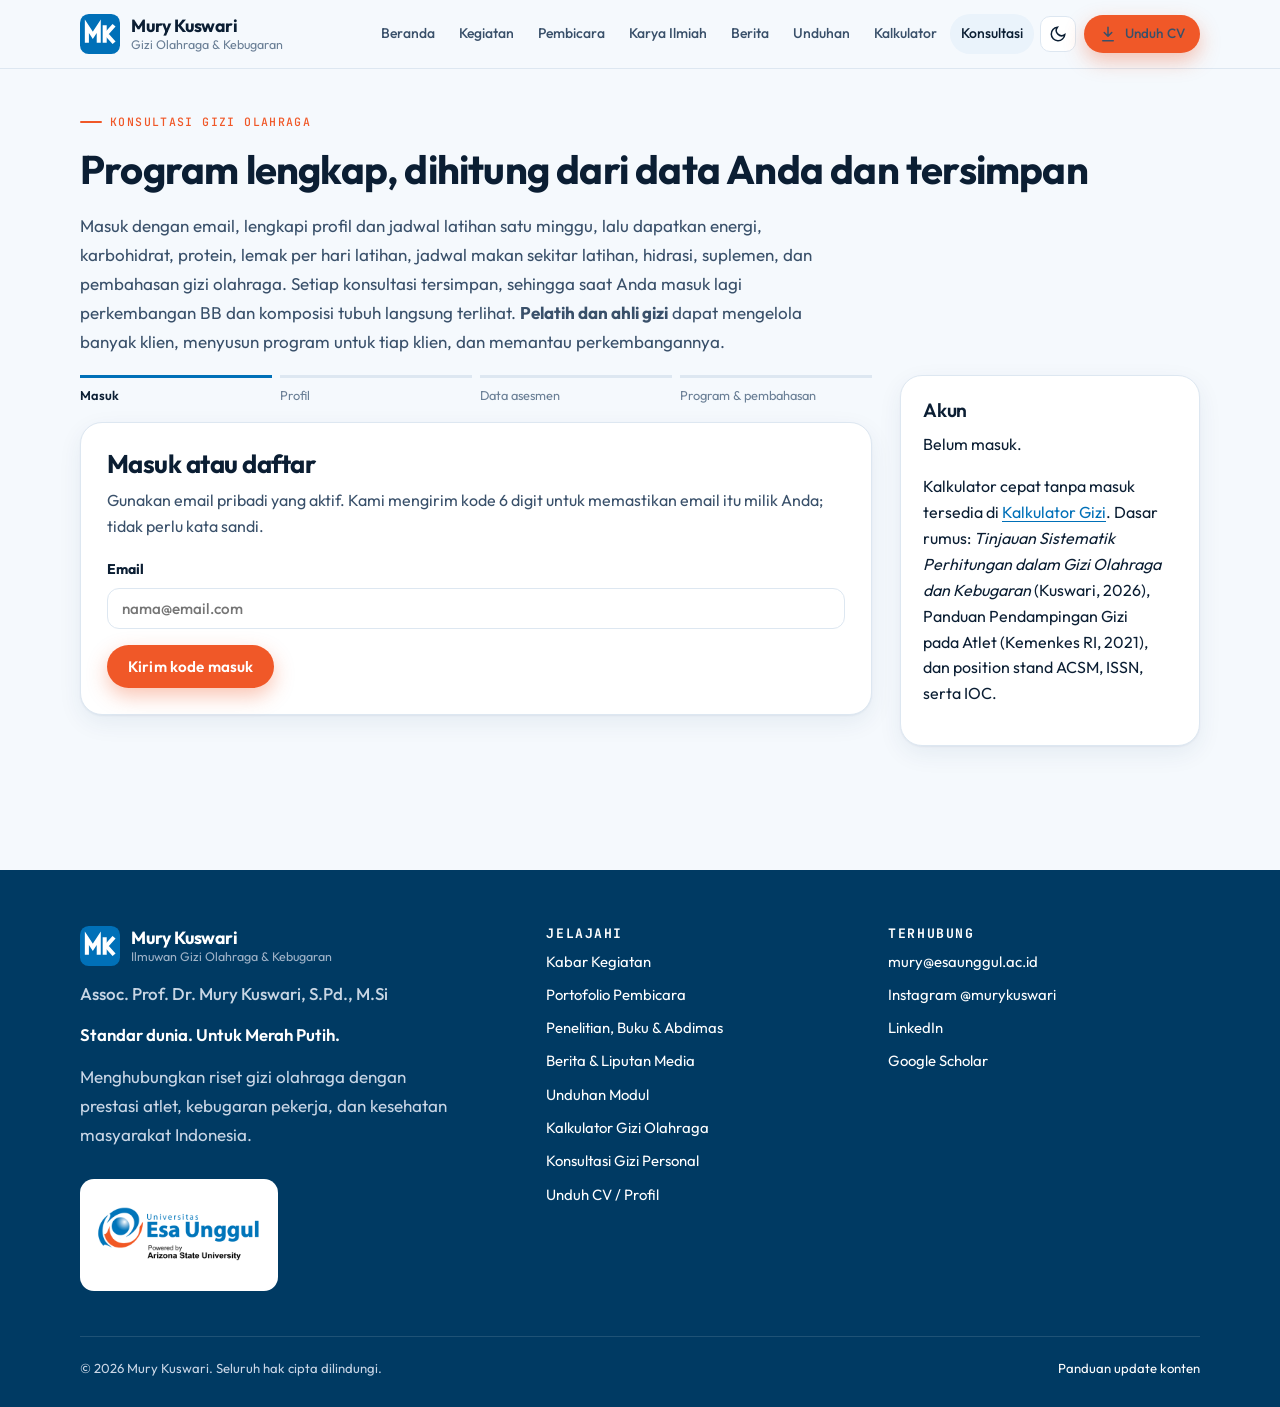
==== konsultasi/index.html @ e4ffc718 "Admin memutuskan gratis atau berbayar per permintaan konsultasi sebelum menjawab - Klien mengajukan " ====
<!doctype html>
<html lang="id">
<head>
  <base href="/">
  <meta charset="utf-8">
  <meta name="viewport" content="width=device-width, initial-scale=1">
  <title>Konsultasi Gizi Olahraga Personal | Assoc. Prof. Dr. Mury Kuswari</title>
  <meta name="description" content="Konsultasi gizi olahraga personal dengan Assoc. Prof. Dr. Mury Kuswari: program energi, karbohidrat, protein, lemak per hari latihan, meal timing, hidrasi, riwayat perkembangan, untuk atlet, pelatih, dan ahli gizi.">
  <link rel="canonical" href="https://murykuswari.com/konsultasi/">
  <meta property="og:title" content="Konsultasi Gizi Olahraga | Assoc. Prof. Dr. Mury Kuswari">
  <meta property="og:image" content="https://murykuswari.com/assets/img/mury.jpg">
  <meta name="theme-color" content="#003a63">
  <link rel="icon" href="assets/img/favicon.svg" type="image/svg+xml">
  <link rel="preconnect" href="https://fonts.googleapis.com">
  <link rel="preconnect" href="https://fonts.gstatic.com" crossorigin>
  <link href="https://fonts.googleapis.com/css2?family=Outfit:wght@300;400;500;600;700;800&family=JetBrains+Mono:wght@400;500&display=swap" rel="stylesheet">
  <link rel="stylesheet" href="assets/css/style.css?v=2026p">
</head>
<body>
  <header id="site-header"></header>
  <main>
    <!-- PROGRAM GIZI PERSONAL (login OTP, tersimpan di Drive) -->
    <section id="program" style="padding-top:34px">
      <div class="wrap">
        <span class="eyebrow">Konsultasi Gizi Olahraga</span>
        <h2 style="font-size:clamp(1.8rem,3.6vw,2.5rem)">Program lengkap, dihitung dari data Anda dan tersimpan</h2>
        <p style="color:var(--ink-2);max-width:760px">Masuk dengan email, lengkapi profil dan jadwal latihan satu minggu, lalu dapatkan energi, karbohidrat, protein, lemak per hari latihan, jadwal makan sekitar latihan, hidrasi, suplemen, dan pembahasan gizi olahraga. Setiap konsultasi tersimpan, sehingga saat Anda masuk lagi perkembangan BB dan komposisi tubuh langsung terlihat. <strong>Pelatih dan ahli gizi</strong> dapat mengelola banyak klien, menyusun program untuk tiap klien, dan memantau perkembangannya.</p>
      </div>

      <div class="wrap pg-layout">
        <div class="pg-main">
          <div class="callout" id="bayar-info" hidden></div>
          <div id="kartu" class="pg-kartu" hidden></div>
          <input type="file" id="foto-input" accept="image/*" hidden>
          <ol class="dl-steps pg-steps" id="steps">
            <li class="on">Masuk</li>
            <li>Profil</li>
            <li id="step-klien" hidden>Klien</li>
            <li>Data asesmen</li>
            <li>Program &amp; pembahasan</li>
          </ol>
          <p class="callout warn" id="lokal" hidden></p>

          <!-- 1. MASUK -->
          <div class="card pg-card" id="s-masuk">
            <h2>Masuk atau daftar</h2>
            <p class="note-intro">Gunakan email pribadi yang aktif. Kami mengirim kode 6 digit untuk memastikan email itu milik Anda; tidak perlu kata sandi.</p>
            <form id="f-email" novalidate>
              <div class="field"><label for="m-email">Email</label><input id="m-email" type="email" required maxlength="120" autocomplete="email" inputmode="email" placeholder="nama@email.com"></div>
              <label class="dl-hp" aria-hidden="true">Website<input name="website" id="m-hp" tabindex="-1" autocomplete="off"></label>
              <button class="btn btn-primary" type="submit" id="b-kirim">Kirim kode masuk</button>
            </form>
            <form id="f-otp" novalidate hidden>
              <p>Kode dikirim ke <strong id="m-to"></strong>. Berlaku 10 menit; periksa juga folder spam.</p>
              <div class="field"><label for="m-otp">Kode 6 digit</label><input id="m-otp" class="dl-otp" required inputmode="numeric" pattern="[0-9]{6}" maxlength="6" autocomplete="one-time-code"></div>
              <label class="dl-cek"><input type="checkbox" id="m-ingat" checked> <span>Ingat perangkat ini selama 30 hari (tidak perlu kode lagi). Jangan dicentang di komputer umum.</span></label>
              <button class="btn btn-primary" type="submit" id="b-masuk">Masuk</button>
              <p class="dl-links"><button type="button" class="dl-link" id="m-ulang">Kirim ulang</button> · <button type="button" class="dl-link" id="m-ganti">Ganti email</button></p>
            </form>
          </div>

          <!-- 2. PROFIL -->
          <form class="card pg-card" id="s-profil" novalidate hidden>
            <h2>Profil</h2>
            <p class="note-intro">Data ini dipakai untuk menghitung program dan menghubungi Anda. Semua isian bertanda <span class="req">*</span> wajib.</p>
            <div class="field"><label for="p-peran">Saya menggunakan layanan ini sebagai <span class="req">*</span></label>
              <select id="p-peran"><option value="atlet">Atlet / individu (program untuk diri sendiri)</option><option value="pelatih">Pelatih (menyusun program untuk atlet saya)</option><option value="ahligizi">Ahli gizi / nutrisionis (menyusun program untuk klien)</option></select>
              <small>Pelatih dan ahli gizi dapat mengelola banyak klien, menyimpan asesmen tiap klien, dan memantau perkembangannya.</small></div>
            <div class="field" id="p-profesi-wrap" hidden><label for="p-profesi">Profesi &amp; lisensi/instansi <span class="req">*</span></label><input id="p-profesi" maxlength="120" placeholder="mis. Nutrisionis (RD), STR …; Pelatih fisik lisensi B PBSI"></div>
            <div class="row">
              <div class="field"><label for="p-nama">Nama lengkap <span class="req">*</span></label><input id="p-nama" required maxlength="80" autocomplete="name"></div>
              <div class="field"><label>Jenis kelamin <span class="req">*</span></label>
                <div class="seg" id="p-jk"><button type="button" aria-pressed="true" data-v="L">Laki-laki</button><button type="button" aria-pressed="false" data-v="P">Perempuan</button></div></div>
            </div>
            <div class="row">
              <div class="field"><label for="p-lahir">Tanggal lahir <span class="req" id="p-lahir-req">*</span></label><input id="p-lahir" type="date" required><small id="p-usia"></small></div>
              <div class="field"><label for="p-wa">No. WhatsApp <span class="req">*</span></label><input id="p-wa" type="tel" required maxlength="20" inputmode="tel" placeholder="08xxxxxxxxxx"></div>
            </div>
            <div class="field"><label for="p-asal">Asal (kota &amp; instansi/klub) <span class="req">*</span></label><input id="p-asal" required maxlength="120" placeholder="mis. Bandung · PB Jaya Raya"></div>
            <div class="row">
              <div class="field"><label for="p-cabor"><span id="p-cabor-lbl">Cabang olahraga</span> <span class="req">*</span></label><select id="p-cabor"></select></div>
              <div class="field"><label for="p-level">Level</label>
                <select id="p-level"><option>Rekreasi / kebugaran</option><option>Klub / sekolah</option><option>Daerah (Porprov/PON)</option><option>Nasional (Pelatnas)</option><option>Internasional</option></select></div>
            </div>
            <div class="field"><label for="p-cabor-lain">Nomor, posisi, atau kelas tanding</label><input id="p-cabor-lain" maxlength="60" placeholder="mis. tunggal putra, gelandang, −58 kg"></div>
            <small class="err" id="p-err"></small>
            <button class="btn btn-primary" type="submit" id="b-profil">Simpan profil &amp; lanjut</button>
          </form>

          <!-- 3. ASESMEN -->
          <div class="card pg-card" id="s-klien" hidden>
            <h2>Klien saya</h2>
            <p class="note-intro">Pilih klien untuk membuat asesmen baru, atau tambahkan klien. Riwayat setiap klien tersimpan terpisah, sehingga perkembangannya bisa dipantau dari waktu ke waktu.</p>
            <div id="kl-daftar"></div>
            <details class="pg-fs pg-opt" id="kl-form-wrap"><summary><strong id="kl-form-judul">+ Tambah klien</strong></summary>
              <form id="kl-form" novalidate>
                <input type="hidden" id="kl-id">
                <div class="row">
                  <div class="field"><label for="kl-nama">Nama klien <span class="req">*</span></label><input id="kl-nama" maxlength="80" required></div>
                  <div class="field"><label for="kl-jk">Jenis kelamin <span class="req">*</span></label><select id="kl-jk"><option value="L">Laki-laki</option><option value="P">Perempuan</option></select></div>
                </div>
                <div class="row">
                  <div class="field"><label for="kl-lahir">Tanggal lahir <span class="req">*</span></label><input id="kl-lahir" type="date" required></div>
                  <div class="field"><label for="kl-cabor">Cabang olahraga <span class="req">*</span></label><select id="kl-cabor" class="pg-cabor-opt"></select></div>
                </div>
                <div class="row">
                  <div class="field"><label for="kl-kelas">Nomor, posisi, atau kelas</label><input id="kl-kelas" maxlength="60"></div>
                  <div class="field"><label for="kl-level">Level</label><select id="kl-level"><option>Rekreasi / kebugaran</option><option>Klub / sekolah</option><option>Daerah (Porprov/PON)</option><option>Nasional (Pelatnas)</option><option>Internasional</option></select></div>
                </div>
                <div class="row">
                  <div class="field"><label for="kl-email">Email klien <small style="display:inline">(opsional)</small></label><input id="kl-email" type="email" maxlength="120"></div>
                  <div class="field"><label for="kl-wa">WhatsApp klien <small style="display:inline">(opsional)</small></label><input id="kl-wa" type="tel" maxlength="20"></div>
                </div>
                <div class="field"><label for="kl-catatan">Catatan (riwayat medis, alergi, preferensi makan)</label><textarea id="kl-catatan" rows="2" maxlength="500"></textarea></div>
                <label class="dl-cek"><input type="checkbox" id="kl-setuju"> <span>Klien (atau orang tua/wali bila di bawah 18 tahun) sudah menyetujui datanya disimpan untuk keperluan program gizi. <span class="req">*</span></span></label>
                <small class="err" id="kl-err"></small>
                <button class="btn btn-primary" type="submit" id="b-klien">Simpan klien</button>
              </form>
            </details>
          </div>

          <form class="card pg-card" id="s-asesmen" novalidate hidden>
            <h2>Data asesmen</h2>
            <p class="note-intro" id="a-prefill">Isi data terbaru Anda. Bila Anda pernah konsultasi, isian diisi otomatis dari data terakhir.</p>
            <p class="callout" id="a-untuk" hidden></p>

            <fieldset class="pg-fs"><legend>Antropometri &amp; komposisi tubuh</legend>
              <div class="row-3">
                <div class="field"><label for="a-tgl">Tanggal pengukuran</label><input id="a-tgl" type="date" required></div>
                <div class="field"><label for="a-bb">Berat badan (kg) <span class="req">*</span></label><input id="a-bb" type="number" inputmode="decimal" step="0.1" min="20" max="250" required></div>
                <div class="field"><label for="a-tb">Tinggi badan (cm) <span class="req">*</span></label><input id="a-tb" type="number" inputmode="decimal" step="0.1" min="100" max="230" required></div>
              </div>
              <div class="field"><label for="a-metode">Data komposisi tubuh</label>
                <select id="a-metode">
                  <option value="jp3">Skinfold Jackson–Pollock 3 titik</option>
                  <option value="jp7">Skinfold Jackson–Pollock 7 titik</option>
                  <option value="dw">Skinfold Durnin–Womersley 4 titik</option>
                  <option value="persen">Persen lemak dari BIA / DXA / alat lain</option>
                  <option value="none">Belum ada (estimasi dari IMT)</option>
                </select>
                <small>Skinfold diukur oleh antropometris dengan kaliper, sisi kanan tubuh, dalam milimeter.</small>
              </div>
              <div class="pg-sk" id="a-sk"></div>
              <div class="row" data-m="persen" hidden>
                <div class="field"><label for="a-pct">Persen lemak (%)</label><input id="a-pct" type="number" inputmode="decimal" step="0.1"></div>
                <div class="field"><label for="a-alat">Alat ukur</label><input id="a-alat" maxlength="40" placeholder="mis. InBody 270, Tanita, DXA"></div>
              </div>
            </fieldset>

            <fieldset class="pg-fs"><legend>Tujuan &amp; periodisasi</legend>
              <div class="row">
                <div class="field"><label for="a-tujuan">Tujuan utama</label><select id="a-tujuan"></select></div>
                <div class="field"><label for="a-fase">Fase latihan saat ini</label><select id="a-fase"></select></div>
              </div>
              <div class="row">
                <div class="field" data-t="hipertrofi turun_lemak kelas_berat"><label for="a-laju">Laju perubahan BB per minggu</label><select id="a-laju"></select></div>
                <div class="field" data-t="turun_lemak hipertrofi rekomposisi performa"><label for="a-target">Target % lemak (opsional)</label><input id="a-target" type="number" inputmode="decimal" step="0.5"></div>
              </div>
              <div class="row-3" data-t="kelas_berat" hidden>
                <div class="field"><label for="a-kelas">Batas kelas (kg)</label><input id="a-kelas" type="number" inputmode="decimal" step="0.1"></div>
                <div class="field"><label for="a-jeda">Jeda timbang → tanding</label><select id="a-jeda"><option value="24">± 24 jam (sehari sebelum)</option><option value="12">2–12 jam (hari yang sama)</option></select></div>
                <div class="field"><label for="a-timbang">Tanggal timbang badan</label><input id="a-timbang" type="date"></div>
              </div>
              <div class="row">
                <div class="field"><label for="a-lomba">Tanggal kompetisi utama (opsional)</label><input id="a-lomba" type="date"></div>
                <div class="field"><label for="a-non">Aktivitas di luar latihan</label>
                  <select id="a-non"><option value="1.3">Banyak duduk (kuliah/kantor)</option><option value="1.4" selected>Cukup aktif</option><option value="1.6">Aktif (kerja fisik, banyak berjalan)</option></select></div>
              </div>
            </fieldset>

            <fieldset class="pg-fs"><legend>Jadwal latihan satu minggu</legend>
              <p class="note">Masukkan setiap sesi: jenis latihan, durasi, dan RPE (skala 0–10 seberapa berat sesi itu terasa, diisi ±30 menit setelah latihan). Beban harian = durasi × RPE (session-RPE, Foster et al., 2001).</p>
              <div id="a-jadwal"></div>
              <p class="dl-links"><button type="button" class="dl-link" id="a-template">Isi contoh jadwal sesuai cabang olahraga</button></p>
            </fieldset>

            <details class="pg-fs pg-opt"><summary><strong>Tes laju keringat</strong> <span class="note">(opsional, sangat dianjurkan)</span></summary>
              <div class="row">
                <div class="field"><label for="k-pre">BB sebelum latihan (kg)</label><input id="k-pre" type="number" inputmode="decimal" step="0.05"></div>
                <div class="field"><label for="k-post">BB sesudah latihan (kg)</label><input id="k-post" type="number" inputmode="decimal" step="0.05"></div>
              </div>
              <div class="row-3">
                <div class="field"><label for="k-minum">Diminum (mL)</label><input id="k-minum" type="number" inputmode="numeric" step="10"></div>
                <div class="field"><label for="k-urin">Urin (mL)</label><input id="k-urin" type="number" inputmode="numeric" step="10"></div>
                <div class="field"><label for="k-dur">Durasi (menit)</label><input id="k-dur" type="number" inputmode="numeric" step="5"></div>
              </div>
            </details>

            <fieldset class="pg-fs"><legend>Skrining ketersediaan energi (REDs)</legend>
              <p class="note">Centang yang Anda alami dalam 3 bulan terakhir.</p>
              <div class="pg-cek" id="a-reds">
                <label><input type="checkbox" value="lelah"> Mudah lelah, performa menurun tanpa sebab jelas</label>
                <label><input type="checkbox" value="cedera"> Cedera tulang/stres fraktur atau sering sakit</label>
                <label><input type="checkbox" value="bb"> Berat badan turun tanpa direncanakan</label>
                <label><input type="checkbox" value="haid" data-only-p> Haid tidak teratur atau berhenti</label>
                <label><input type="checkbox" value="makan"> Sengaja membatasi makan untuk menjaga berat</label>
              </div>
            </fieldset>

            <fieldset class="pg-fs"><legend id="a-desk-lbl">Tujuan konsultasi</legend>
              <div class="field"><label for="a-desk">Deskripsi singkat <span class="req">*</span></label><textarea id="a-desk" rows="4" maxlength="1500" required placeholder="Kondisi saat ini, target yang ingin dicapai, kendala makan/latihan, dan waktu yang diharapkan."></textarea><small class="hint"><span id="a-count">0</span>/1500 · minimal 30 karakter</small></div>
              <div class="field" id="a-catatan-wrap" hidden><label for="a-catatan">Catatan praktisi untuk klien (masuk ke laporan)</label><textarea id="a-catatan" rows="3" maxlength="1500" placeholder="mis. pilihan menu di asrama, jadwal makan saat sekolah, strategi saat turnamen luar kota"></textarea></div>
              <label class="dl-cek"><input type="checkbox" id="a-setuju"> <span>Saya setuju data ini disimpan di Google Drive pengelola murykuswari.com untuk keperluan konsultasi gizi dan dihubungi oleh Assoc. Prof. Dr. Mury Kuswari. <span class="req">*</span></span></label>
            </fieldset>
            <small class="err" id="a-err"></small>
            <button class="btn btn-primary" type="submit">Hitung program</button>
          </form>

          <!-- 4. HASIL -->
          <div id="s-hasil" hidden>
            <div class="card pg-card" id="hasil"></div>
            <div class="pg-actions no-print">
              <button class="btn btn-primary" type="button" id="b-simpan">Simpan &amp; kirim ke email</button>
              <button class="btn btn-ghost" type="button" id="b-cetak">Cetak / PDF</button>
              <button class="btn btn-ghost" type="button" id="b-ubah">Ubah data</button>
            </div>
            <p class="dl-msg" id="h-msg" role="status" hidden></p>
          </div>
        </div>

        <aside class="card pg-side no-print" aria-live="polite">
          <h3>Akun</h3>
          <p id="u-status" class="note">Belum masuk.</p>
          <div id="u-klien"></div>
          <div id="u-riwayat"></div>
          <div id="u-lanjut" class="pg-lanjut" hidden></div>
          <p class="note" style="margin-top:16px">Kalkulator cepat tanpa masuk tersedia di <a href="gizi.html">Kalkulator Gizi</a>. Dasar rumus: <em>Tinjauan Sistematik Perhitungan dalam Gizi Olahraga dan Kebugaran</em> (Kuswari, 2026), Panduan Pendampingan Gizi pada Atlet (Kemenkes RI, 2021), dan position stand ACSM, ISSN, serta IOC.</p>
          <button type="button" class="dl-link" id="u-keluar" hidden>Keluar</button>
        </aside>
      </div>
        </section>

  </main>
  <footer id="site-footer"></footer>

  <script src="config.js"></script>
  <script src="assets/js/main.js?v=2026m"></script>
  <script src="assets/vendor/chart.umd.4.4.1.js"></script>
  <script src="assets/js/program-engine.js?v=2"></script>
  <script src="assets/js/program.js?v=7"></script>
</body>
</html>
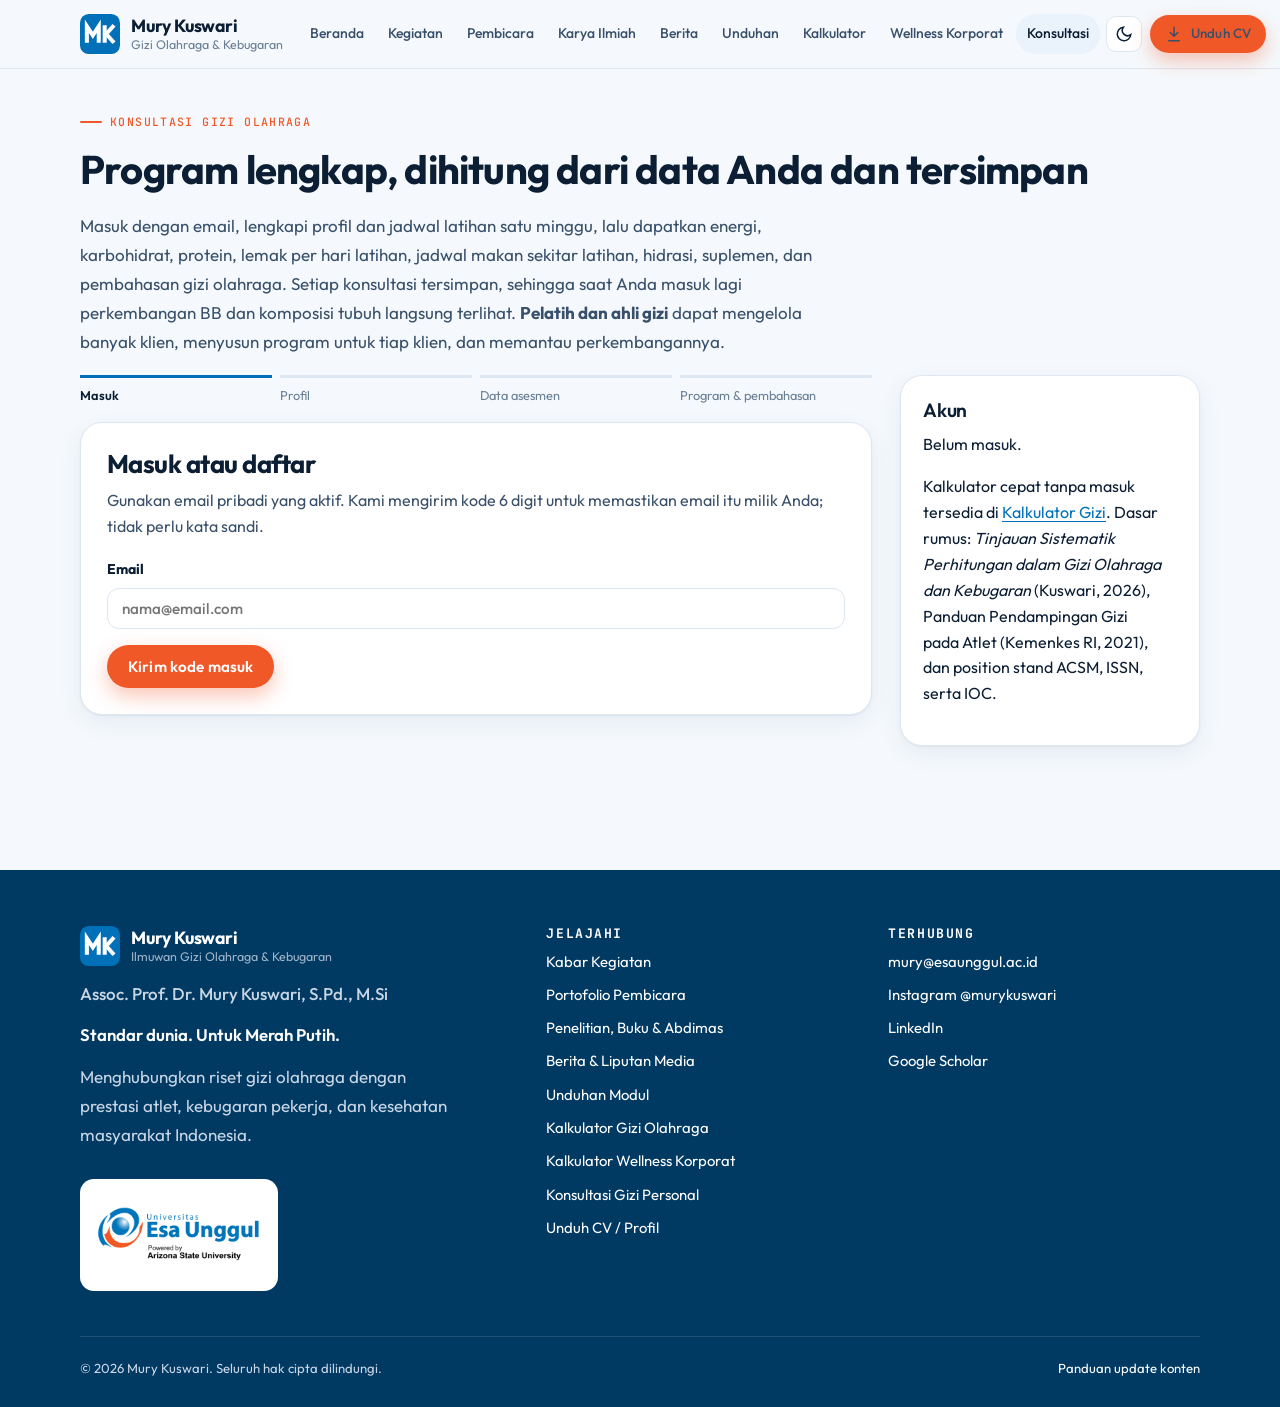
==== commit 32c1d038: "Tambah Kalkulator Wellness Korporat (wellness.html) Skrining risiko pekerja (IMT Asia, WHtR, sindrom" ====
--- a/konsultasi/index.html
+++ b/konsultasi/index.html
@@ -14,7 +14,7 @@
   <link rel="preconnect" href="https://fonts.googleapis.com">
   <link rel="preconnect" href="https://fonts.gstatic.com" crossorigin>
   <link href="https://fonts.googleapis.com/css2?family=Outfit:wght@300;400;500;600;700;800&family=JetBrains+Mono:wght@400;500&display=swap" rel="stylesheet">
-  <link rel="stylesheet" href="assets/css/style.css?v=2026p">
+  <link rel="stylesheet" href="assets/css/style.css?v=2026r">
 </head>
 <body>
   <header id="site-header"></header>
@@ -234,9 +234,9 @@
   <footer id="site-footer"></footer>
 
   <script src="config.js"></script>
-  <script src="assets/js/main.js?v=2026m"></script>
+  <script src="assets/js/main.js?v=2026n"></script>
   <script src="assets/vendor/chart.umd.4.4.1.js"></script>
   <script src="assets/js/program-engine.js?v=2"></script>
-  <script src="assets/js/program.js?v=7"></script>
+  <script src="assets/js/program.js?v=8"></script>
 </body>
 </html>
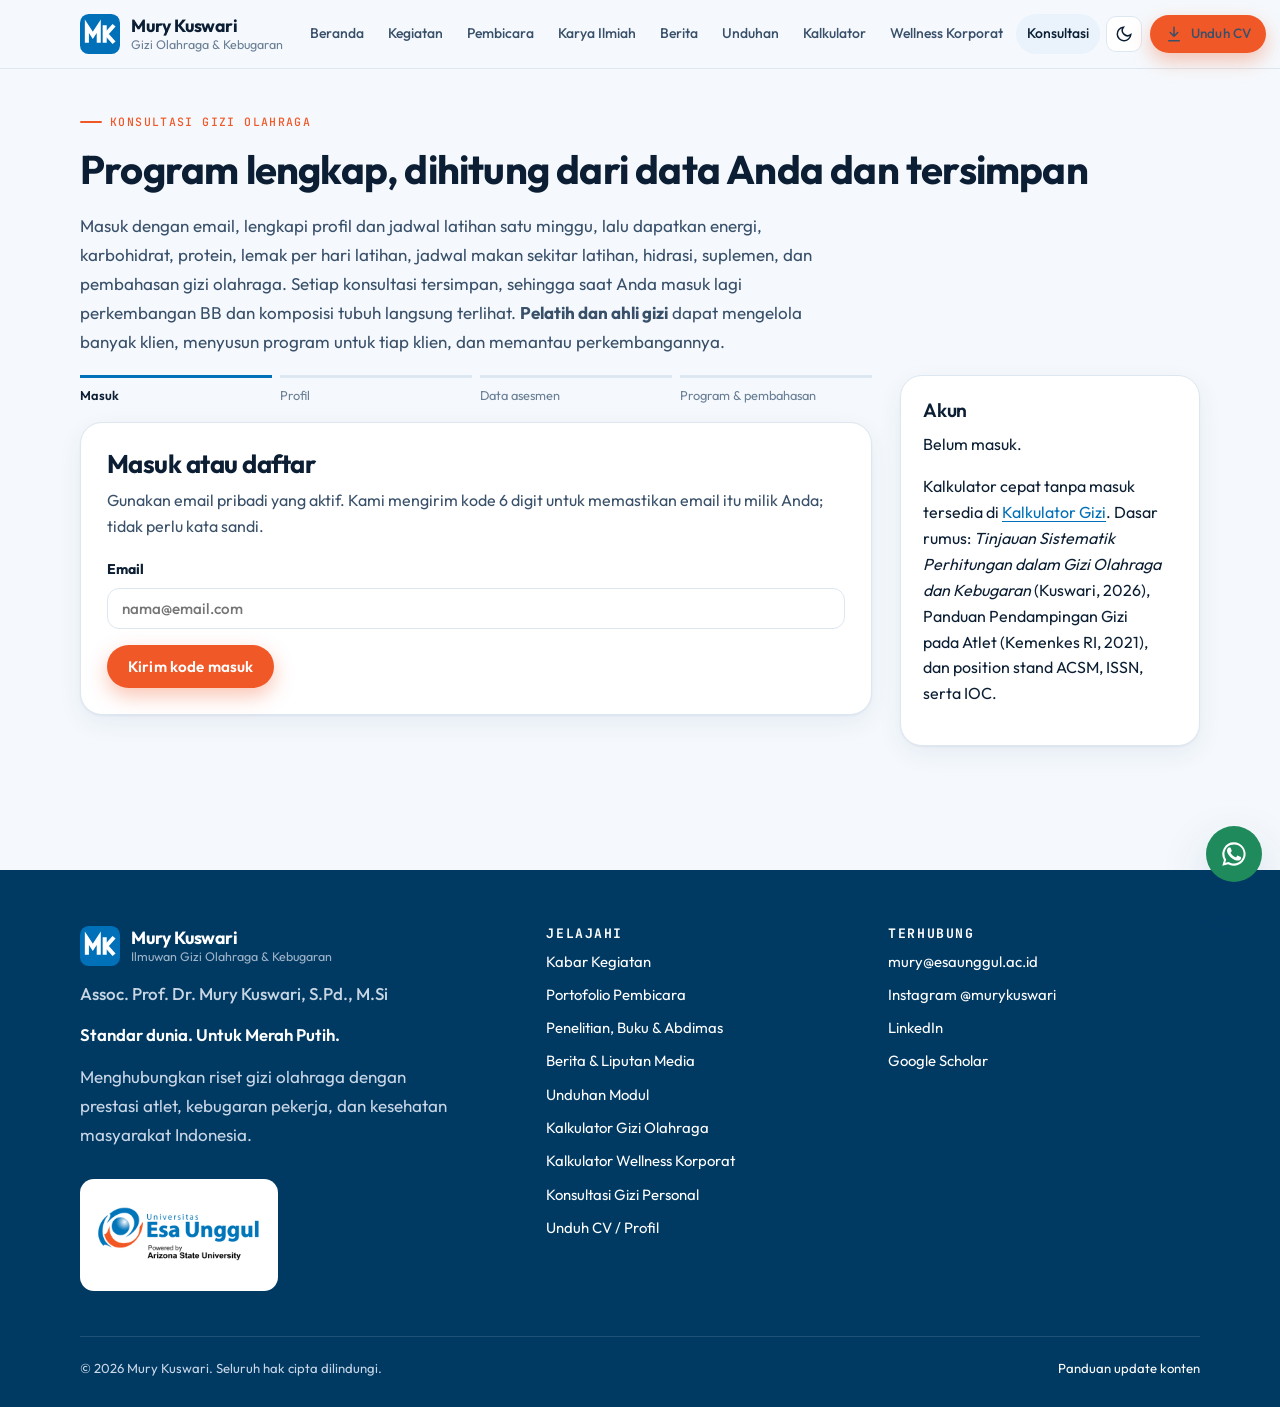
==== commit 0ab9e1fa: "Rapikan area persetujuan dan tombol kirim formulir konsultasi Kotak persetujuan dengan checkbox seja" ====
--- a/konsultasi/index.html
+++ b/konsultasi/index.html
@@ -14,7 +14,7 @@
   <link rel="preconnect" href="https://fonts.googleapis.com">
   <link rel="preconnect" href="https://fonts.gstatic.com" crossorigin>
   <link href="https://fonts.googleapis.com/css2?family=Outfit:wght@300;400;500;600;700;800&family=JetBrains+Mono:wght@400;500&display=swap" rel="stylesheet">
-  <link rel="stylesheet" href="assets/css/style.css?v=2026r">
+  <link rel="stylesheet" href="assets/css/style.css?v=2026s">
 </head>
 <body>
   <header id="site-header"></header>
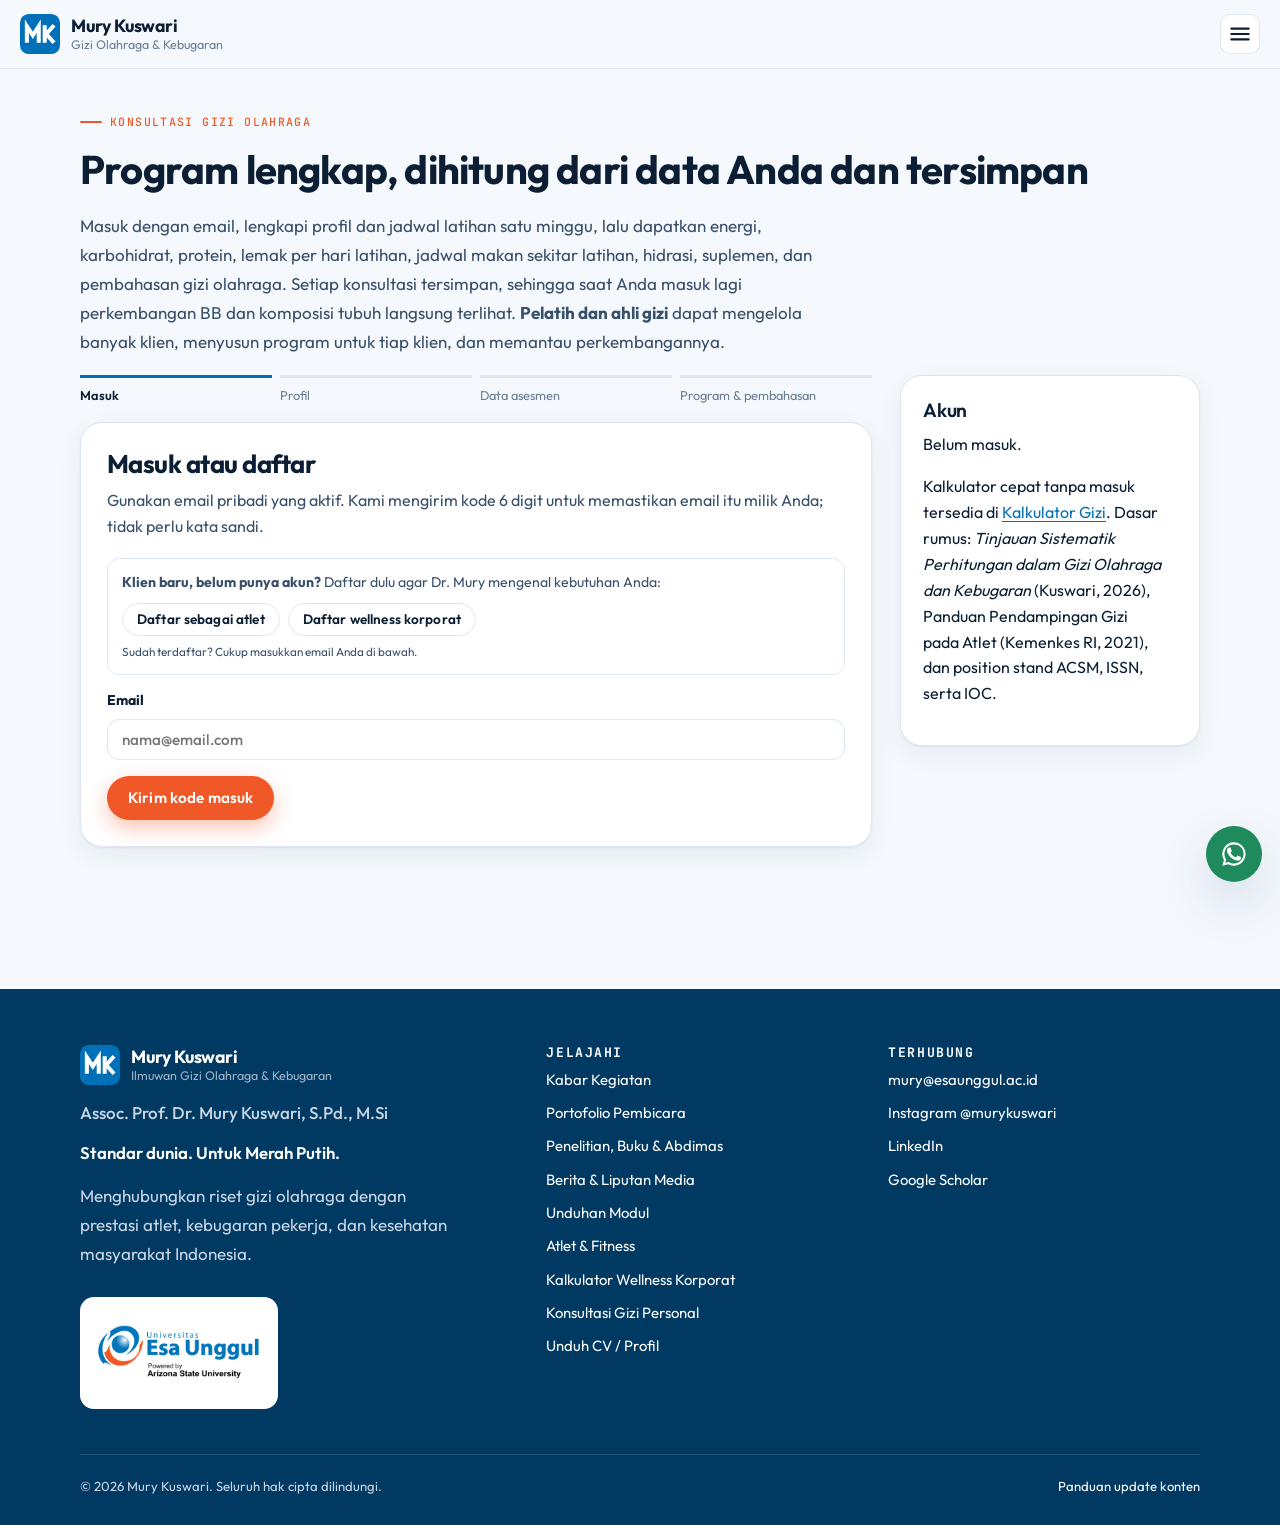
==== commit 91f6d681: "Menu: ganti Kalkulator menjadi Atlet & Fitness, tambah menu Masuk (klien, daftar klien baru, admin) " ====
--- a/konsultasi/index.html
+++ b/konsultasi/index.html
@@ -14,7 +14,7 @@
   <link rel="preconnect" href="https://fonts.googleapis.com">
   <link rel="preconnect" href="https://fonts.gstatic.com" crossorigin>
   <link href="https://fonts.googleapis.com/css2?family=Outfit:wght@300;400;500;600;700;800&family=JetBrains+Mono:wght@400;500&display=swap" rel="stylesheet">
-  <link rel="stylesheet" href="assets/css/style.css?v=2026s">
+  <link rel="stylesheet" href="assets/css/style.css?v=2026u">
 </head>
 <body>
   <header id="site-header"></header>
@@ -45,6 +45,9 @@
           <div class="card pg-card" id="s-masuk">
             <h2>Masuk atau daftar</h2>
             <p class="note-intro">Gunakan email pribadi yang aktif. Kami mengirim kode 6 digit untuk memastikan email itu milik Anda; tidak perlu kata sandi.</p>
+            <div class="callout" style="margin:0 0 14px"><strong>Klien baru, belum punya akun?</strong> Daftar dulu agar Dr. Mury mengenal kebutuhan Anda:
+              <div style="display:flex;flex-wrap:wrap;gap:8px;margin-top:8px"><a class="btn btn-ghost btn-sm" href="pendaftaran/?jenis=atlet">Daftar sebagai atlet</a><a class="btn btn-ghost btn-sm" href="pendaftaran/?jenis=korporat">Daftar wellness korporat</a></div>
+              <small class="note" style="display:block;margin-top:6px">Sudah terdaftar? Cukup masukkan email Anda di bawah.</small></div>
             <form id="f-email" novalidate>
               <div class="field"><label for="m-email">Email</label><input id="m-email" type="email" required maxlength="120" autocomplete="email" inputmode="email" placeholder="nama@email.com"></div>
               <label class="dl-hp" aria-hidden="true">Website<input name="website" id="m-hp" tabindex="-1" autocomplete="off"></label>
@@ -237,6 +240,7 @@
   <script src="assets/js/main.js?v=2026n"></script>
   <script src="assets/vendor/chart.umd.4.4.1.js"></script>
   <script src="assets/js/program-engine.js?v=2"></script>
-  <script src="assets/js/program.js?v=8"></script>
+  <script src="assets/js/kartu-profil.js?v=1"></script>
+  <script src="assets/js/program.js?v=9"></script>
 </body>
 </html>
